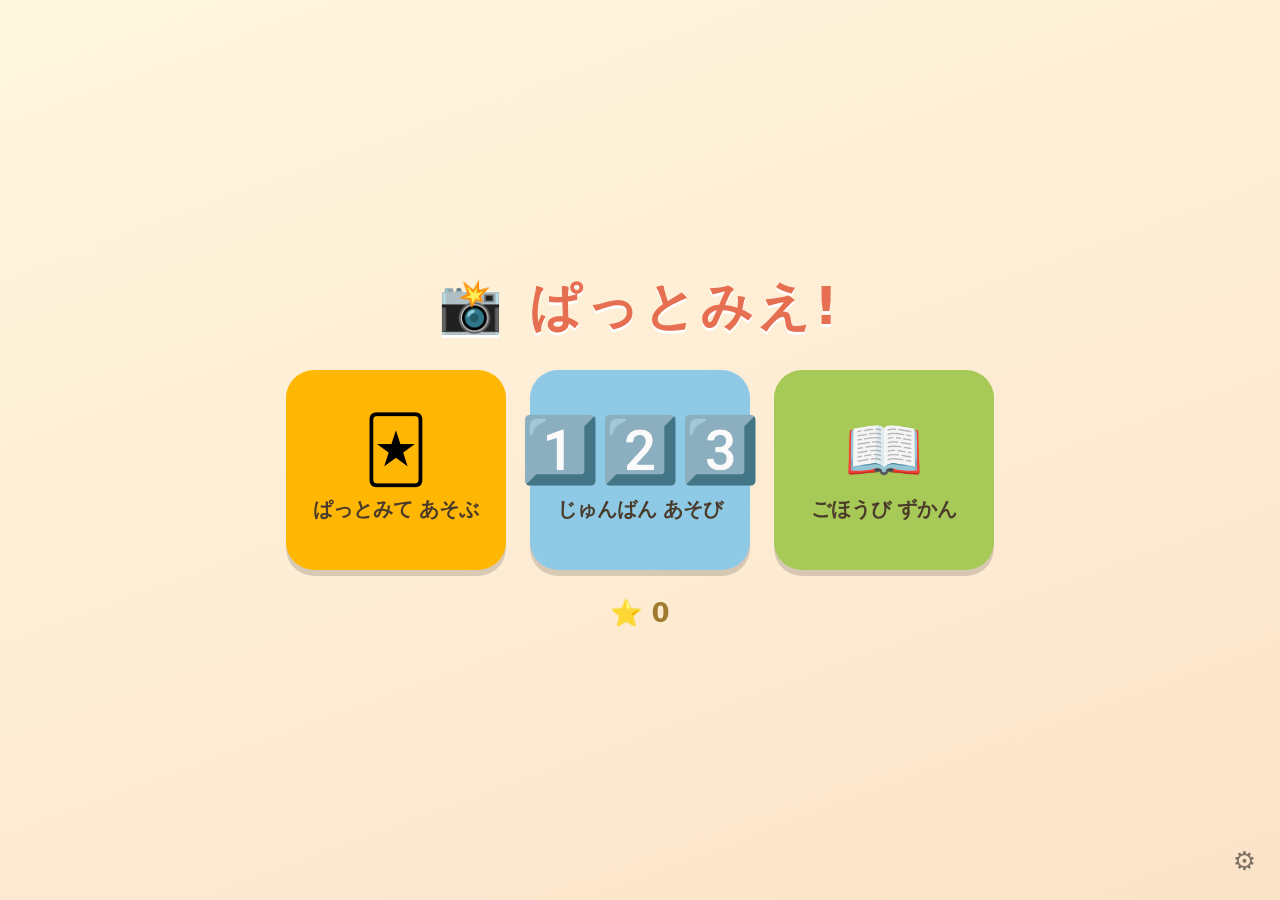
==== app/index.html @ 3bd62cd0 "ぱっとみえ! v1.0 — フォトリーディング・トレーニングゲーム(PWA) Co-Authored-By: Claude Fable 5 <noreply@anthropic.com>" ====
<!DOCTYPE html>
<html lang="ja">
<head>
<meta charset="UTF-8">
<meta name="viewport" content="width=device-width, initial-scale=1.0, maximum-scale=1.0, user-scalable=no, viewport-fit=cover">
<title>ぱっとみえ!</title>
<meta name="apple-mobile-web-app-capable" content="yes">
<meta name="apple-mobile-web-app-status-bar-style" content="black-translucent">
<meta name="apple-mobile-web-app-title" content="ぱっとみえ!">
<link rel="manifest" href="manifest.webmanifest">
<link rel="apple-touch-icon" href="icon-180.png">
<link rel="icon" href="icon-180.png">
<link rel="stylesheet" href="style.css">
</head>
<body>

<!-- ホーム画面 -->
<section id="screen-home" class="screen active">
  <h1 class="app-title"><span class="title-cam">📸</span> ぱっとみえ!</h1>
  <div class="home-buttons">
    <button id="btn-play" class="home-btn play">
      <span class="home-btn-icon">🃏</span>
      <span class="home-btn-label">ぱっとみて あそぶ</span>
    </button>
    <button id="btn-sequence" class="home-btn sequence">
      <span class="home-btn-icon">1️⃣2️⃣3️⃣</span>
      <span class="home-btn-label">じゅんばん あそび</span>
    </button>
    <button id="btn-zukan" class="home-btn zukan">
      <span class="home-btn-icon">📖</span>
      <span class="home-btn-label">ごほうび ずかん</span>
    </button>
  </div>
  <div class="home-stars">⭐ <span id="home-star-count">0</span></div>
  <button id="btn-settings" class="corner-btn" title="せってい">⚙️</button>
</section>

<!-- ゲーム画面(フォトリーディング) -->
<section id="screen-game" class="screen">
  <div class="game-topbar">
    <button id="game-home-btn" class="hold-home-btn">🏠<span class="hold-ring"></span></button>
    <div id="game-message" class="game-message"></div>
    <div id="timer-wrap" class="timer-wrap hidden">
      <div class="timer-track"><div id="timer-bar" class="timer-bar"></div></div>
      <span class="timer-icon">⏳</span>
    </div>
    <button id="btn-memorized" class="big-action-btn hidden">おぼえた!</button>
    <button id="btn-done" class="big-action-btn done hidden">できた!</button>
  </div>
  <div id="play-area" class="play-area">
    <div id="grid-layer"></div>
    <div id="tray-layer"></div>
    <div id="card-layer"></div>
  </div>
</section>

<!-- じゅんばん記憶画面 -->
<section id="screen-sequence" class="screen">
  <div class="game-topbar">
    <button id="seq-home-btn" class="hold-home-btn">🏠<span class="hold-ring"></span></button>
    <div id="seq-message" class="game-message"></div>
  </div>
  <div id="seq-area" class="play-area">
    <div id="seq-slots" class="seq-slots"></div>
    <div id="seq-stage" class="seq-stage"></div>
    <div id="seq-choices" class="seq-choices"></div>
  </div>
</section>

<!-- ごほうび図鑑 -->
<section id="screen-zukan" class="screen">
  <div class="sub-topbar">
    <button class="back-btn" data-back>🏠 もどる</button>
    <h2>📖 ごほうび ずかん</h2>
    <div class="zukan-progress">⭐ <span id="zukan-star-count">0</span> <span id="zukan-next" class="zukan-next"></span></div>
  </div>
  <div id="zukan-grid" class="zukan-grid"></div>
</section>

<!-- 設定画面(親向け) -->
<section id="screen-settings" class="screen">
  <div class="sub-topbar">
    <button class="back-btn" data-back>🏠 もどる</button>
    <h2>⚙️ せってい(おうちのひと用)</h2>
  </div>
  <div class="settings-body">
    <div class="setting-row" id="row-grid">
      <div class="setting-label">🔲 わくのかず</div>
      <div class="setting-options" data-setting="grid"></div>
    </div>
    <div class="setting-row" id="row-time">
      <div class="setting-label">⏳ おぼえるじかん</div>
      <div class="setting-options" data-setting="time"></div>
    </div>
    <div class="setting-row">
      <div class="setting-label">🖼️ えがら</div>
      <div class="setting-options" data-setting="category"></div>
    </div>
    <div class="setting-row">
      <div class="setting-label">✨ カードのでかた</div>
      <div class="setting-options" data-setting="reveal"></div>
    </div>
    <div class="setting-row">
      <div class="setting-label">1️⃣ じゅんばんあそびのカードのかず</div>
      <div class="setting-options" data-setting="seqLen"></div>
    </div>
    <div class="setting-row">
      <div class="setting-label">🪄 おまかせモード(むずかしさを自動調整)</div>
      <div class="setting-options" data-setting="auto"></div>
      <p class="setting-note">オンのあいだは「わくのかず」「おぼえるじかん」は自動できまります。</p>
    </div>
    <div class="setting-row">
      <div class="setting-label">🔔 おと</div>
      <div class="setting-options" data-setting="sound"></div>
    </div>
    <div class="setting-row">
      <div class="setting-label">🎵 BGM</div>
      <div class="setting-options" data-setting="bgm"></div>
    </div>
    <div class="setting-row">
      <div class="setting-label">🗣️ おしゃべり(音声ガイド)</div>
      <div class="setting-options" data-setting="voice"></div>
    </div>
    <div class="setting-row danger-row">
      <button id="btn-reset-data" class="danger-btn">データをぜんぶリセット</button>
    </div>
  </div>
</section>

<!-- ペアレンタルゲート -->
<div id="gate-modal" class="modal hidden">
  <div class="modal-panel gate-panel">
    <p class="gate-title">おうちのひとに みせてね</p>
    <p class="gate-instruction">下の数字を順番にタップ: <span id="gate-code" class="gate-code"></span></p>
    <div id="gate-pad" class="gate-pad"></div>
    <button id="gate-cancel" class="gate-cancel">やめる</button>
  </div>
</div>

<!-- 結果オーバーレイ -->
<div id="result-overlay" class="modal hidden">
  <div class="modal-panel result-panel">
    <div id="result-stars" class="result-stars"></div>
    <p id="result-message" class="result-message"></p>
    <div class="result-buttons">
      <button id="btn-retry" class="result-btn retry">🔁 もういっかい</button>
      <button id="btn-go-home" class="result-btn home">🏠 おうちへ</button>
    </div>
  </div>
</div>

<!-- 縦向き警告 -->
<div id="rotate-overlay">
  <div class="rotate-inner">
    <div class="rotate-icon">📱↻</div>
    <p>iPadを よこむきに してね</p>
  </div>
</div>

<div id="confetti-layer"></div>

<script src="app.js"></script>
</body>
</html>
---- app/style.css ----
* { margin: 0; padding: 0; box-sizing: border-box; -webkit-tap-highlight-color: transparent; }

html, body {
  width: 100%; height: 100%;
  overflow: hidden;
  font-family: "Hiragino Maru Gothic ProN", "Hiragino Kaku Gothic ProN", system-ui, sans-serif;
  background: #FDF6E3;
  touch-action: manipulation;
  -webkit-user-select: none; user-select: none;
  position: fixed;
}

button { font-family: inherit; border: none; cursor: pointer; background: none; }

.screen { display: none; width: 100%; height: 100%; position: absolute; inset: 0; }
.screen.active { display: flex; flex-direction: column; }
.hidden { display: none !important; }

/* ---------- ホーム ---------- */
#screen-home { align-items: center; justify-content: center; gap: 28px;
  background: linear-gradient(160deg, #FFF7DE 0%, #FDEBD2 60%, #FBE3C8 100%); }
.app-title { font-size: 52px; color: #E76F51; letter-spacing: 4px; text-shadow: 0 3px 0 #fff; }
.home-buttons { display: flex; gap: 24px; }
.home-btn {
  width: 220px; height: 200px; border-radius: 28px;
  display: flex; flex-direction: column; align-items: center; justify-content: center; gap: 14px;
  box-shadow: 0 6px 0 rgba(0,0,0,0.15);
  transition: transform .1s;
}
.home-btn:active { transform: translateY(4px); box-shadow: 0 2px 0 rgba(0,0,0,0.15); }
.home-btn.play { background: #FFB703; }
.home-btn.sequence { background: #8ECAE6; }
.home-btn.zukan { background: #A7C957; }
.home-btn-icon { font-size: 64px; line-height: 1; }
.home-btn-label { font-size: 20px; font-weight: bold; color: #4a3b2a; }
.home-stars { font-size: 26px; color: #a07b2f; font-weight: bold; }
.corner-btn {
  position: absolute; right: 16px; bottom: 16px;
  font-size: 26px; opacity: 0.5; padding: 8px;
}

/* ---------- ゲーム共通 ---------- */
.game-topbar {
  height: 76px; display: flex; align-items: center; gap: 16px;
  padding: 8px 16px;
}
.game-message { font-size: 24px; font-weight: bold; color: #5b4a36; flex: 0 0 auto; }
.play-area { flex: 1; position: relative; }

.hold-home-btn {
  position: relative; font-size: 24px; width: 52px; height: 52px;
  border-radius: 50%; background: #fff; box-shadow: 0 2px 4px rgba(0,0,0,.12);
  flex: 0 0 auto;
}
.hold-ring {
  position: absolute; inset: -4px; border-radius: 50%;
  border: 4px solid transparent; pointer-events: none;
}
.hold-home-btn.holding .hold-ring { border-color: #E76F51; animation: holdring .6s linear forwards; }
@keyframes holdring { from { clip-path: inset(0 100% 0 0); } to { clip-path: inset(0); } }

.timer-wrap { flex: 1; display: flex; align-items: center; gap: 10px; max-width: 480px; }
.timer-track { flex: 1; height: 22px; background: #eadfc8; border-radius: 11px; overflow: hidden; }
.timer-bar { height: 100%; width: 100%; background: linear-gradient(90deg, #52B69A, #99D98C); border-radius: 11px; }
.timer-icon { font-size: 24px; }

.big-action-btn {
  margin-left: auto;
  font-size: 24px; font-weight: bold; color: #fff;
  background: #E76F51; border-radius: 30px; padding: 12px 34px;
  box-shadow: 0 4px 0 #b8503a;
}
.big-action-btn:active { transform: translateY(3px); box-shadow: 0 1px 0 #b8503a; }
.big-action-btn.done { background: #2A9D8F; box-shadow: 0 4px 0 #1d7268; animation: pulse 1.2s infinite; }
@keyframes pulse { 0%,100% { transform: scale(1); } 50% { transform: scale(1.06); } }

/* ---------- グリッド・カード ---------- */
.grid-cell {
  position: absolute; border: 3px dashed #d8c9a8; border-radius: 16px;
  background: rgba(255,255,255,0.45);
}
.tray-slot {
  position: absolute; border: 3px dashed #cfe3ec; border-radius: 16px;
  background: rgba(214,236,245,0.35);
}
.tray-backdrop {
  position: absolute; background: rgba(142,202,230,0.12); border-radius: 24px;
}

.card {
  position: absolute; border-radius: 16px;
  perspective: 600px;
  transition: left .3s ease, top .3s ease;
  touch-action: none;
  z-index: 5;
}
.card.dragging { transition: none; z-index: 50; }
.card.no-anim { transition: none; }
.card-inner {
  width: 100%; height: 100%; position: relative;
  transform-style: preserve-3d;
  transition: transform .45s;
}
.card.facedown .card-inner { transform: rotateY(180deg); }
.card-face {
  position: absolute; inset: 0; border-radius: 16px;
  display: flex; align-items: center; justify-content: center;
  backface-visibility: hidden; -webkit-backface-visibility: hidden;
}
.card-front { background: #fff; box-shadow: 0 3px 6px rgba(0,0,0,0.14); border: 3px solid #f0e6d2; }
.card-front .emoji { line-height: 1; }
.card-front svg { width: 62%; height: 62%; }
.card-back {
  transform: rotateY(180deg);
  background: repeating-linear-gradient(45deg, #FFB703 0 12px, #FFC733 12px 24px);
  border: 3px solid #e8a800;
}
.card.dragging .card-inner { transform: scale(1.12); }
.card.dragging { filter: drop-shadow(0 8px 10px rgba(0,0,0,0.25)); }

.card.pop-in { animation: popin .3s ease-out backwards; }
@keyframes popin { from { transform: scale(0); } to { transform: scale(1); } }

.card.correct .card-front { border-color: #52B69A; box-shadow: 0 0 18px 4px rgba(82,182,154,0.65); }
.card.wrong { animation: wiggle .5s ease; }
.card.wrong .card-front { border-color: #F4A261; }
@keyframes wiggle {
  0%,100% { transform: rotate(0); } 20% { transform: rotate(-7deg); }
  40% { transform: rotate(7deg); } 60% { transform: rotate(-5deg); } 80% { transform: rotate(5deg); }
}

.cell-mark {
  position: absolute; font-size: 30px; z-index: 60; pointer-events: none;
  animation: popin .3s ease-out backwards;
}
.cell-ghost {
  position: absolute; z-index: 55; pointer-events: none; opacity: 0;
  display: flex; align-items: center; justify-content: center;
  background: rgba(255,255,255,0.92); border-radius: 12px; border: 2px solid #F4A261;
  animation: ghostin .5s ease .2s forwards;
}
@keyframes ghostin { to { opacity: 1; } }

/* ---------- じゅんばん ---------- */
.seq-slots { position: absolute; top: 0; left: 0; right: 0; display: flex; justify-content: center; gap: 14px; padding-top: 6px; }
.seq-slot {
  border: 3px dashed #d8c9a8; border-radius: 16px; background: rgba(255,255,255,0.45);
  display: flex; align-items: center; justify-content: center;
  font-size: 26px; color: #cbb689; font-weight: bold; position: relative;
}
.seq-stage { position: absolute; inset: 0; display: flex; align-items: center; justify-content: center; pointer-events: none; }
.seq-choices { position: absolute; bottom: 10px; left: 0; right: 0; display: flex; justify-content: center; gap: 14px; }

/* ---------- サブ画面 ---------- */
.sub-topbar {
  height: 72px; display: flex; align-items: center; gap: 20px; padding: 0 20px;
  background: #fff; box-shadow: 0 2px 6px rgba(0,0,0,0.08);
}
.sub-topbar h2 { font-size: 24px; color: #5b4a36; }
.back-btn {
  font-size: 18px; font-weight: bold; background: #eee3cd; color: #5b4a36;
  border-radius: 22px; padding: 10px 20px;
}
.zukan-progress { margin-left: auto; font-size: 20px; font-weight: bold; color: #a07b2f; }
.zukan-next { font-size: 15px; color: #b0a184; margin-left: 8px; }

.zukan-grid {
  flex: 1; overflow-y: auto; display: grid;
  grid-template-columns: repeat(auto-fill, minmax(130px, 1fr));
  gap: 16px; padding: 20px;
}
.zukan-item {
  background: #fff; border-radius: 18px; padding: 14px 6px;
  display: flex; flex-direction: column; align-items: center; gap: 6px;
  box-shadow: 0 2px 5px rgba(0,0,0,0.08);
}
.zukan-item .z-icon { font-size: 54px; line-height: 1.2; }
.zukan-item .z-name { font-size: 15px; font-weight: bold; color: #5b4a36; }
.zukan-item.locked { opacity: 0.55; }
.zukan-item.locked .z-icon { filter: grayscale(1); opacity: 0.3; }
.zukan-item.locked .z-name { color: #bbb; }

/* ---------- 設定 ---------- */
.settings-body { flex: 1; overflow-y: auto; padding: 20px 28px 40px; }
.setting-row { margin-bottom: 22px; }
.setting-label { font-size: 19px; font-weight: bold; color: #5b4a36; margin-bottom: 8px; }
.setting-note { font-size: 14px; color: #a0937d; margin-top: 6px; }
.setting-options { display: flex; flex-wrap: wrap; gap: 10px; }
.opt-pill {
  font-size: 17px; font-weight: bold; padding: 10px 22px; border-radius: 24px;
  background: #f1e8d4; color: #7a6a50; border: 3px solid transparent;
}
.opt-pill.selected { background: #FFB703; color: #4a3b2a; border-color: #e8a800; }
.opt-pill:disabled { opacity: 0.4; }
.danger-row { margin-top: 40px; }
.danger-btn { font-size: 16px; color: #c0392b; background: #fdecea; border-radius: 12px; padding: 12px 20px; }

/* ---------- モーダル ---------- */
.modal {
  position: fixed; inset: 0; background: rgba(60,45,25,0.45);
  display: flex; align-items: center; justify-content: center; z-index: 200;
}
.modal-panel {
  background: #fff; border-radius: 26px; padding: 30px 40px;
  box-shadow: 0 10px 30px rgba(0,0,0,0.25); text-align: center;
}
.gate-title { font-size: 22px; font-weight: bold; color: #5b4a36; margin-bottom: 8px; }
.gate-instruction { font-size: 17px; color: #7a6a50; margin-bottom: 16px; }
.gate-code { font-size: 24px; font-weight: bold; color: #E76F51; letter-spacing: 2px; }
.gate-pad { display: grid; grid-template-columns: repeat(3, 76px); gap: 12px; justify-content: center; margin-bottom: 16px; }
.gate-pad button {
  height: 64px; font-size: 26px; font-weight: bold; border-radius: 16px;
  background: #f1e8d4; color: #5b4a36;
}
.gate-pad button:active { background: #FFB703; }
.gate-cancel { font-size: 16px; color: #999; padding: 8px 16px; }

.result-panel { min-width: 420px; }
.result-stars { font-size: 66px; margin-bottom: 6px; letter-spacing: 6px; }
.result-stars .star { display: inline-block; animation: starpop .4s ease backwards; }
@keyframes starpop { from { transform: scale(0) rotate(-40deg); } to { transform: scale(1) rotate(0); } }
.result-message { font-size: 26px; font-weight: bold; color: #5b4a36; margin-bottom: 22px; }
.result-buttons { display: flex; gap: 18px; justify-content: center; }
.result-btn {
  font-size: 21px; font-weight: bold; border-radius: 26px; padding: 14px 28px;
  color: #fff; box-shadow: 0 4px 0 rgba(0,0,0,0.18);
}
.result-btn:active { transform: translateY(3px); box-shadow: 0 1px 0 rgba(0,0,0,0.18); }
.result-btn.retry { background: #FFB703; color: #4a3b2a; }
.result-btn.home { background: #8ECAE6; color: #23485a; }

/* ---------- 紙吹雪 ---------- */
#confetti-layer { position: fixed; inset: 0; pointer-events: none; z-index: 300; overflow: hidden; }
.confetti {
  position: absolute; width: 12px; height: 12px; top: -20px;
  animation: fall linear forwards;
}
@keyframes fall {
  to { transform: translateY(110vh) rotate(720deg); }
}

/* ---------- 縦向き警告 ---------- */
#rotate-overlay {
  display: none; position: fixed; inset: 0; z-index: 500;
  background: #FDF6E3; align-items: center; justify-content: center;
}
.rotate-inner { text-align: center; font-size: 26px; font-weight: bold; color: #5b4a36; }
.rotate-icon { font-size: 70px; margin-bottom: 16px; }
@media (orientation: portrait) {
  #rotate-overlay { display: flex; }
}
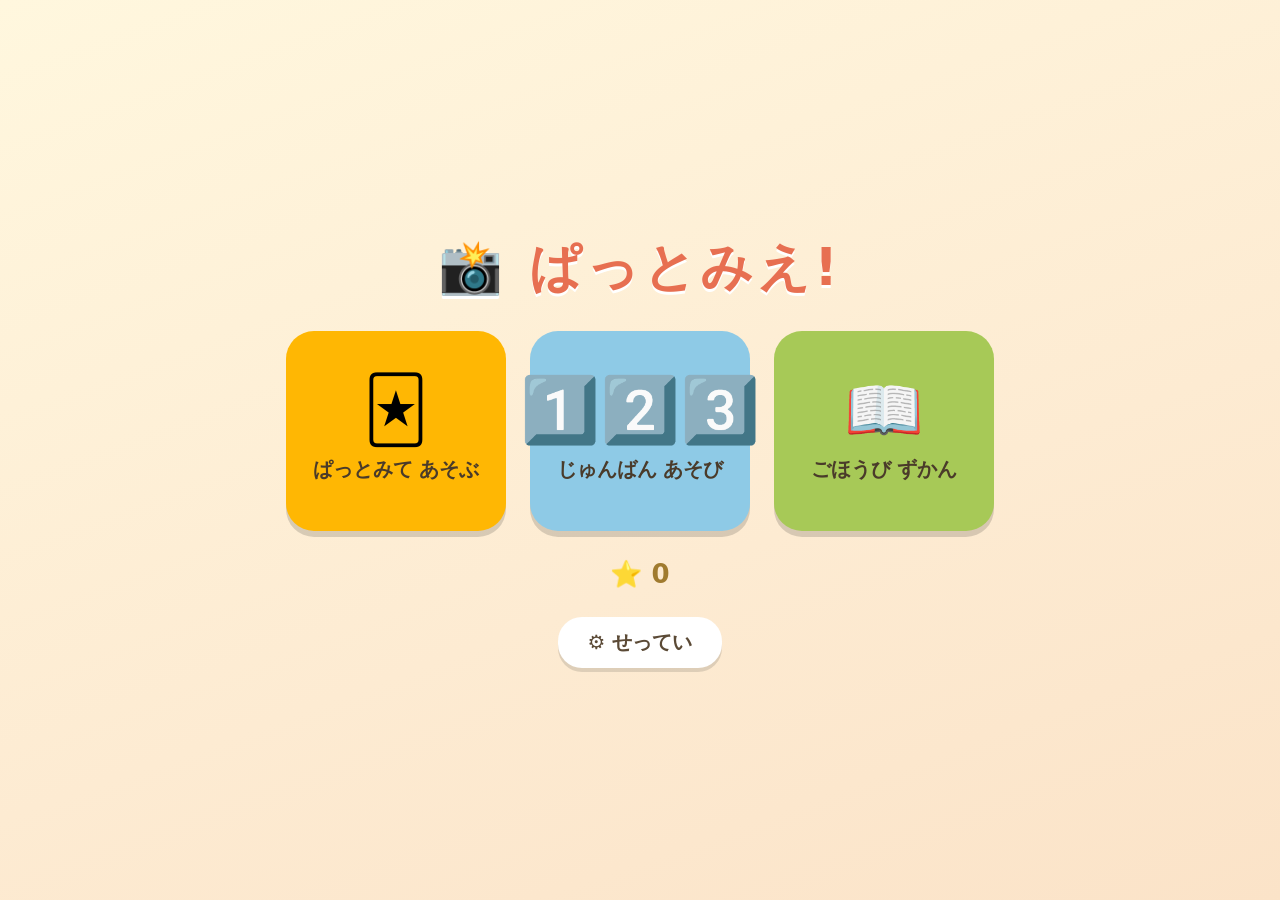
==== commit 79f048d7: "設定を子供も操作可能に変更、枠数・時間の手動選択でおまかせ自動オフ、ホームボタンをタップ式に - 設定画面のペアレンタルゲートを廃止(データリセットのみゲートを残す) - ホーム画面に見やすい「せって" ====
--- a/app/index.html
+++ b/app/index.html
@@ -32,13 +32,13 @@
     </button>
   </div>
   <div class="home-stars">⭐ <span id="home-star-count">0</span></div>
-  <button id="btn-settings" class="corner-btn" title="せってい">⚙️</button>
+  <button id="btn-settings" class="settings-btn">⚙️ せってい</button>
 </section>
 
 <!-- ゲーム画面(フォトリーディング) -->
 <section id="screen-game" class="screen">
   <div class="game-topbar">
-    <button id="game-home-btn" class="hold-home-btn">🏠<span class="hold-ring"></span></button>
+    <button id="game-home-btn" class="home-icon-btn">🏠</button>
     <div id="game-message" class="game-message"></div>
     <div id="timer-wrap" class="timer-wrap hidden">
       <div class="timer-track"><div id="timer-bar" class="timer-bar"></div></div>
@@ -57,7 +57,7 @@
 <!-- じゅんばん記憶画面 -->
 <section id="screen-sequence" class="screen">
   <div class="game-topbar">
-    <button id="seq-home-btn" class="hold-home-btn">🏠<span class="hold-ring"></span></button>
+    <button id="seq-home-btn" class="home-icon-btn">🏠</button>
     <div id="seq-message" class="game-message"></div>
   </div>
   <div id="seq-area" class="play-area">
@@ -81,7 +81,7 @@
 <section id="screen-settings" class="screen">
   <div class="sub-topbar">
     <button class="back-btn" data-back>🏠 もどる</button>
-    <h2>⚙️ せってい(おうちのひと用)</h2>
+    <h2>⚙️ せってい</h2>
   </div>
   <div class="settings-body">
     <div class="setting-row" id="row-grid">
@@ -105,9 +105,9 @@
       <div class="setting-options" data-setting="seqLen"></div>
     </div>
     <div class="setting-row">
-      <div class="setting-label">🪄 おまかせモード(むずかしさを自動調整)</div>
+      <div class="setting-label">🪄 おまかせモード(むずかしさを じどうで ちょうせい)</div>
       <div class="setting-options" data-setting="auto"></div>
-      <p class="setting-note">オンのあいだは「わくのかず」「おぼえるじかん」は自動できまります。</p>
+      <p class="setting-note">「わくのかず」や「おぼえるじかん」をえらぶと、おまかせモードはオフになるよ。</p>
     </div>
     <div class="setting-row">
       <div class="setting-label">🔔 おと</div>
--- a/app/style.css
+++ b/app/style.css
@@ -34,10 +34,13 @@
 .home-btn-icon { font-size: 64px; line-height: 1; }
 .home-btn-label { font-size: 20px; font-weight: bold; color: #4a3b2a; }
 .home-stars { font-size: 26px; color: #a07b2f; font-weight: bold; }
-.corner-btn {
-  position: absolute; right: 16px; bottom: 16px;
-  font-size: 26px; opacity: 0.5; padding: 8px;
-}
+.settings-btn {
+  font-size: 20px; font-weight: bold; color: #5b4a36;
+  background: #fff; border-radius: 24px; padding: 12px 30px;
+  box-shadow: 0 4px 0 rgba(0,0,0,0.12);
+  transition: transform .1s;
+}
+.settings-btn:active { transform: translateY(3px); box-shadow: 0 1px 0 rgba(0,0,0,0.12); }
 
 /* ---------- ゲーム共通 ---------- */
 .game-topbar {
@@ -47,17 +50,12 @@
 .game-message { font-size: 24px; font-weight: bold; color: #5b4a36; flex: 0 0 auto; }
 .play-area { flex: 1; position: relative; }
 
-.hold-home-btn {
-  position: relative; font-size: 24px; width: 52px; height: 52px;
-  border-radius: 50%; background: #fff; box-shadow: 0 2px 4px rgba(0,0,0,.12);
+.home-icon-btn {
+  font-size: 26px; width: 56px; height: 56px;
+  border-radius: 50%; background: #fff; box-shadow: 0 3px 5px rgba(0,0,0,.14);
   flex: 0 0 auto;
 }
-.hold-ring {
-  position: absolute; inset: -4px; border-radius: 50%;
-  border: 4px solid transparent; pointer-events: none;
-}
-.hold-home-btn.holding .hold-ring { border-color: #E76F51; animation: holdring .6s linear forwards; }
-@keyframes holdring { from { clip-path: inset(0 100% 0 0); } to { clip-path: inset(0); } }
+.home-icon-btn:active { transform: scale(0.92); }
 
 .timer-wrap { flex: 1; display: flex; align-items: center; gap: 10px; max-width: 480px; }
 .timer-track { flex: 1; height: 22px; background: #eadfc8; border-radius: 11px; overflow: hidden; }
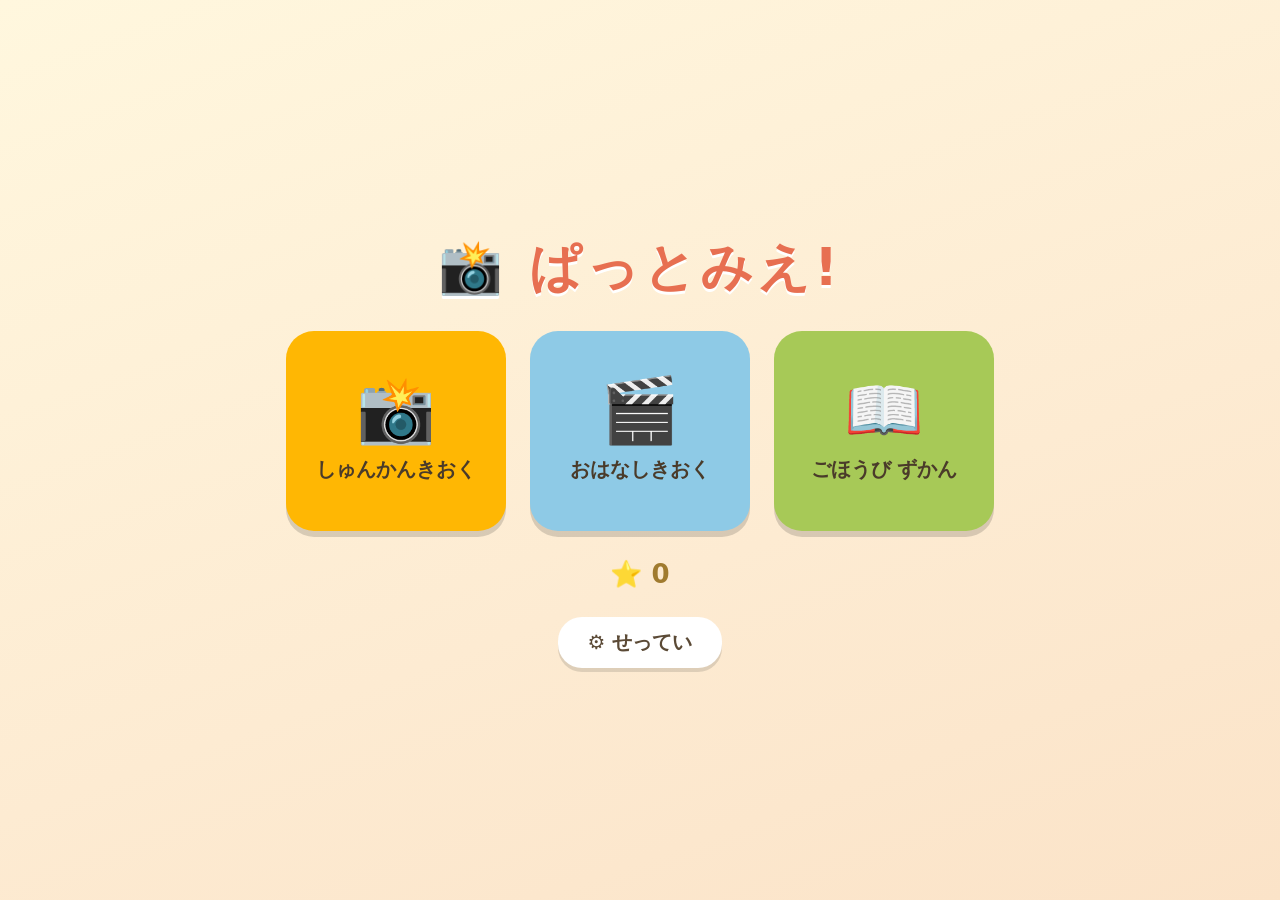
==== commit 941141a3: "ゲーム名変更・設定グルーピング・4×5対応・カード拡大・おはなしきおく強化 - しゅんかんきおく(旧: ぱっとみて あそぶ)/ おはなしきおく(旧: じゅんばん あそび)に改名 - 設定画面を「きょう" ====
--- a/app/index.html
+++ b/app/index.html
@@ -19,12 +19,12 @@
   <h1 class="app-title"><span class="title-cam">📸</span> ぱっとみえ!</h1>
   <div class="home-buttons">
     <button id="btn-play" class="home-btn play">
-      <span class="home-btn-icon">🃏</span>
-      <span class="home-btn-label">ぱっとみて あそぶ</span>
+      <span class="home-btn-icon">📸</span>
+      <span class="home-btn-label">しゅんかんきおく</span>
     </button>
     <button id="btn-sequence" class="home-btn sequence">
-      <span class="home-btn-icon">1️⃣2️⃣3️⃣</span>
-      <span class="home-btn-label">じゅんばん あそび</span>
+      <span class="home-btn-icon">🎬</span>
+      <span class="home-btn-label">おはなしきおく</span>
     </button>
     <button id="btn-zukan" class="home-btn zukan">
       <span class="home-btn-icon">📖</span>
@@ -84,42 +84,55 @@
     <h2>⚙️ せってい</h2>
   </div>
   <div class="settings-body">
-    <div class="setting-row" id="row-grid">
-      <div class="setting-label">🔲 わくのかず</div>
-      <div class="setting-options" data-setting="grid"></div>
+    <div class="settings-group">
+      <h3 class="group-title">🌈 きょうつう</h3>
+      <div class="setting-row">
+        <div class="setting-label">🖼️ えがら</div>
+        <div class="setting-options" data-setting="category"></div>
+      </div>
+      <div class="setting-row">
+        <div class="setting-label">🔔 おと</div>
+        <div class="setting-options" data-setting="sound"></div>
+      </div>
+      <div class="setting-row">
+        <div class="setting-label">🎵 BGM</div>
+        <div class="setting-options" data-setting="bgm"></div>
+      </div>
+      <div class="setting-row">
+        <div class="setting-label">🗣️ おしゃべり(音声ガイド)</div>
+        <div class="setting-options" data-setting="voice"></div>
+      </div>
     </div>
-    <div class="setting-row" id="row-time">
-      <div class="setting-label">⏳ おぼえるじかん</div>
-      <div class="setting-options" data-setting="time"></div>
+    <div class="settings-group">
+      <h3 class="group-title">📸 しゅんかんきおく</h3>
+      <div class="setting-row" id="row-grid">
+        <div class="setting-label">🔲 わくのかず</div>
+        <div class="setting-options" data-setting="grid"></div>
+      </div>
+      <div class="setting-row" id="row-time">
+        <div class="setting-label">⏳ おぼえるじかん</div>
+        <div class="setting-options" data-setting="time"></div>
+      </div>
+      <div class="setting-row">
+        <div class="setting-label">✨ カードのでかた</div>
+        <div class="setting-options" data-setting="reveal"></div>
+      </div>
+      <div class="setting-row">
+        <div class="setting-label">🪄 おまかせモード(むずかしさを じどうで ちょうせい)</div>
+        <div class="setting-options" data-setting="auto"></div>
+        <p class="setting-note">「わくのかず」や「おぼえるじかん」をえらぶと、おまかせモードはオフになるよ。</p>
+      </div>
     </div>
-    <div class="setting-row">
-      <div class="setting-label">🖼️ えがら</div>
-      <div class="setting-options" data-setting="category"></div>
-    </div>
-    <div class="setting-row">
-      <div class="setting-label">✨ カードのでかた</div>
-      <div class="setting-options" data-setting="reveal"></div>
-    </div>
-    <div class="setting-row">
-      <div class="setting-label">1️⃣ じゅんばんあそびのカードのかず</div>
-      <div class="setting-options" data-setting="seqLen"></div>
-    </div>
-    <div class="setting-row">
-      <div class="setting-label">🪄 おまかせモード(むずかしさを じどうで ちょうせい)</div>
-      <div class="setting-options" data-setting="auto"></div>
-      <p class="setting-note">「わくのかず」や「おぼえるじかん」をえらぶと、おまかせモードはオフになるよ。</p>
-    </div>
-    <div class="setting-row">
-      <div class="setting-label">🔔 おと</div>
-      <div class="setting-options" data-setting="sound"></div>
-    </div>
-    <div class="setting-row">
-      <div class="setting-label">🎵 BGM</div>
-      <div class="setting-options" data-setting="bgm"></div>
-    </div>
-    <div class="setting-row">
-      <div class="setting-label">🗣️ おしゃべり(音声ガイド)</div>
-      <div class="setting-options" data-setting="voice"></div>
+    <div class="settings-group">
+      <h3 class="group-title">🎬 おはなしきおく</h3>
+      <div class="setting-row">
+        <div class="setting-label">🃏 カードのかず</div>
+        <div class="setting-options" data-setting="seqLen"></div>
+      </div>
+      <div class="setting-row">
+        <div class="setting-label">⏱️ カードがでるかんかく</div>
+        <div class="setting-options" data-setting="seqInterval"></div>
+      </div>
     </div>
     <div class="setting-row danger-row">
       <button id="btn-reset-data" class="danger-btn">データをぜんぶリセット</button>
--- a/app/style.css
+++ b/app/style.css
@@ -88,7 +88,7 @@
 .card {
   position: absolute; border-radius: 16px;
   perspective: 600px;
-  transition: left .3s ease, top .3s ease;
+  transition: left .3s ease, top .3s ease, width .3s ease, height .3s ease;
   touch-action: none;
   z-index: 5;
 }
@@ -140,14 +140,14 @@
 @keyframes ghostin { to { opacity: 1; } }
 
 /* ---------- じゅんばん ---------- */
-.seq-slots { position: absolute; top: 0; left: 0; right: 0; display: flex; justify-content: center; gap: 14px; padding-top: 6px; }
+.seq-slots { position: absolute; top: 0; left: 0; right: 0; display: flex; flex-wrap: wrap; justify-content: center; gap: 14px; padding-top: 6px; }
 .seq-slot {
   border: 3px dashed #d8c9a8; border-radius: 16px; background: rgba(255,255,255,0.45);
   display: flex; align-items: center; justify-content: center;
   font-size: 26px; color: #cbb689; font-weight: bold; position: relative;
 }
 .seq-stage { position: absolute; inset: 0; display: flex; align-items: center; justify-content: center; pointer-events: none; }
-.seq-choices { position: absolute; bottom: 10px; left: 0; right: 0; display: flex; justify-content: center; gap: 14px; }
+.seq-choices { position: absolute; bottom: 10px; left: 0; right: 0; display: flex; flex-wrap: wrap; justify-content: center; gap: 14px; }
 
 /* ---------- サブ画面 ---------- */
 .sub-topbar {
@@ -180,6 +180,11 @@
 
 /* ---------- 設定 ---------- */
 .settings-body { flex: 1; overflow-y: auto; padding: 20px 28px 40px; }
+.settings-group {
+  background: #fff; border-radius: 20px; padding: 18px 22px 6px;
+  margin-bottom: 20px; box-shadow: 0 2px 5px rgba(0,0,0,0.07);
+}
+.group-title { font-size: 21px; color: #E76F51; margin-bottom: 14px; }
 .setting-row { margin-bottom: 22px; }
 .setting-label { font-size: 19px; font-weight: bold; color: #5b4a36; margin-bottom: 8px; }
 .setting-note { font-size: 14px; color: #a0937d; margin-top: 6px; }
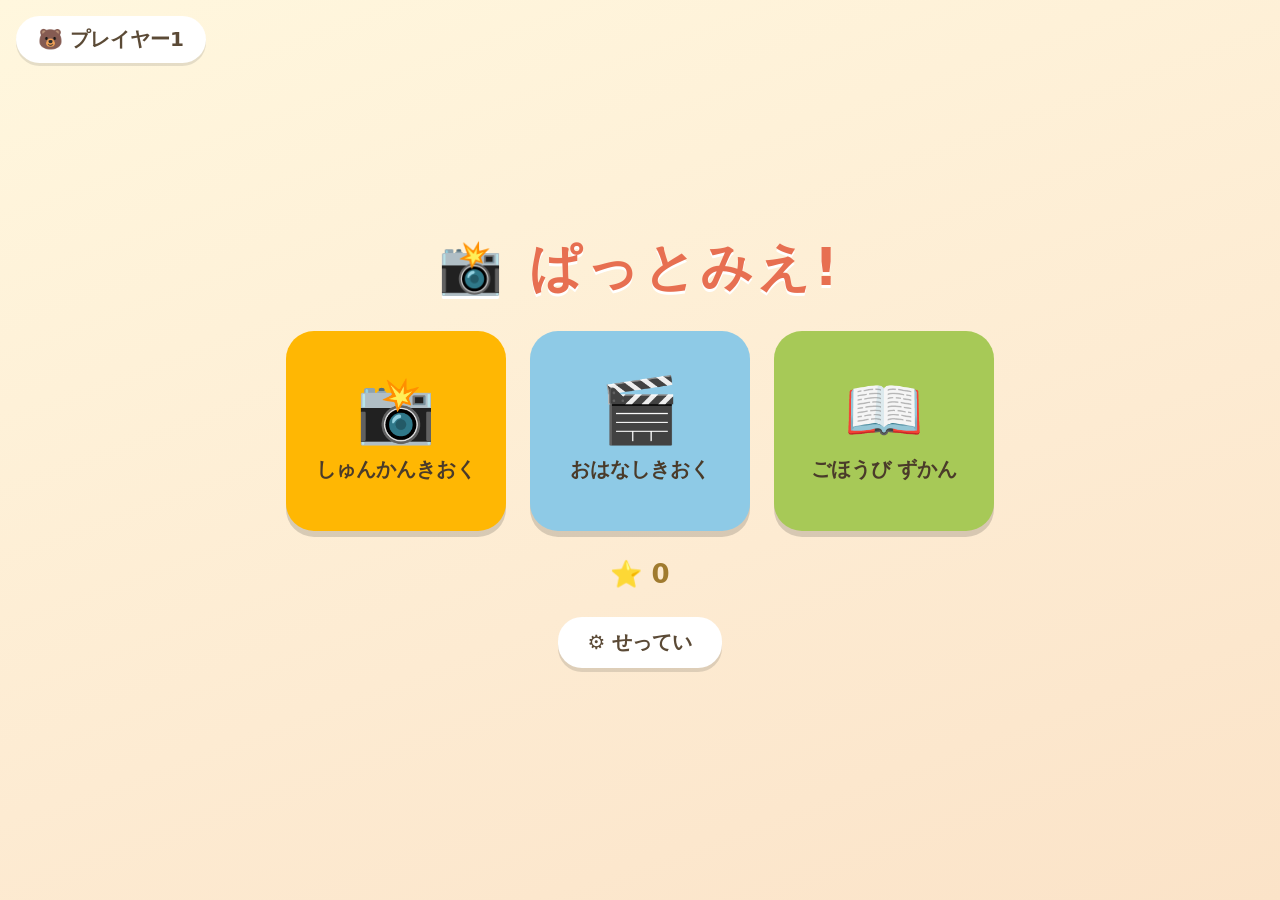
==== commit 709cc4ca: "v1.1実装: プロフィール切り替え・プレイ記録・遊びすぎ防止 + 5×4化・おはなしきおく回答修正 - しゅんかんきおくの20枚グリッドを4×5(縦長)から5×4(横長)に変更し、グリッド領域を拡大" ====
--- a/app/index.html
+++ b/app/index.html
@@ -16,6 +16,7 @@
 
 <!-- ホーム画面 -->
 <section id="screen-home" class="screen active">
+  <button id="profile-chip" class="profile-chip">🐻</button>
   <h1 class="app-title"><span class="title-cam">📸</span> ぱっとみえ!</h1>
   <div class="home-buttons">
     <button id="btn-play" class="home-btn play">
@@ -59,6 +60,7 @@
   <div class="game-topbar">
     <button id="seq-home-btn" class="home-icon-btn">🏠</button>
     <div id="seq-message" class="game-message"></div>
+    <button id="seq-done" class="big-action-btn done hidden">できた!</button>
   </div>
   <div id="seq-area" class="play-area">
     <div id="seq-slots" class="seq-slots"></div>
@@ -134,10 +136,29 @@
         <div class="setting-options" data-setting="seqInterval"></div>
       </div>
     </div>
+    <div class="settings-group">
+      <h3 class="group-title">📊 きろくと じかん</h3>
+      <div class="setting-row">
+        <div class="setting-label">⏰ 1にちに あそべるじかん</div>
+        <div class="setting-options" data-setting="timeLimit"></div>
+      </div>
+      <div class="setting-row">
+        <button id="btn-records" class="records-btn">📊 きろくをみる</button>
+      </div>
+    </div>
     <div class="setting-row danger-row">
-      <button id="btn-reset-data" class="danger-btn">データをぜんぶリセット</button>
-    </div>
-  </div>
+      <button id="btn-reset-data" class="danger-btn">いまのプレイヤーのデータをリセット</button>
+    </div>
+  </div>
+</section>
+
+<!-- きろく画面(親向け) -->
+<section id="screen-records" class="screen">
+  <div class="sub-topbar">
+    <button class="back-btn" data-back>🏠 もどる</button>
+    <h2>📊 きろく <span id="records-title-name"></span></h2>
+  </div>
+  <div id="records-body" class="records-body"></div>
 </section>
 
 <!-- ペアレンタルゲート -->
@@ -162,6 +183,30 @@
   </div>
 </div>
 
+<!-- プロフィール選択 -->
+<div id="profile-modal" class="modal hidden">
+  <div class="modal-panel profile-panel">
+    <p class="gate-title">だれが あそぶ?</p>
+    <div id="profile-list"></div>
+    <div id="profile-new" class="hidden">
+      <input id="profile-name" maxlength="8" placeholder="なまえ" autocomplete="off">
+      <div id="avatar-pick"></div>
+      <button id="profile-create">つくる</button>
+    </div>
+    <button id="profile-add">➕ あたらしい プレイヤー</button>
+    <button id="profile-close" class="gate-cancel">とじる</button>
+  </div>
+</div>
+
+<!-- 遊びすぎ防止 -->
+<div id="timeup-overlay" class="modal hidden">
+  <div class="modal-panel">
+    <div class="timeup-icon">🌙</div>
+    <p class="result-message">きょうは おしまい!<br>また あした あそぼうね</p>
+    <button id="timeup-home" class="result-btn home">🏠 おうちへ</button>
+  </div>
+</div>
+
 <!-- 縦向き警告 -->
 <div id="rotate-overlay">
   <div class="rotate-inner">
--- a/app/style.css
+++ b/app/style.css
@@ -34,6 +34,13 @@
 .home-btn-icon { font-size: 64px; line-height: 1; }
 .home-btn-label { font-size: 20px; font-weight: bold; color: #4a3b2a; }
 .home-stars { font-size: 26px; color: #a07b2f; font-weight: bold; }
+.profile-chip {
+  position: absolute; top: 16px; left: 16px;
+  font-size: 20px; font-weight: bold; color: #5b4a36;
+  background: #fff; border-radius: 24px; padding: 10px 22px;
+  box-shadow: 0 3px 0 rgba(0,0,0,0.1);
+}
+.profile-chip:active { transform: translateY(2px); }
 .settings-btn {
   font-size: 20px; font-weight: bold; color: #5b4a36;
   background: #fff; border-radius: 24px; padding: 12px 30px;
@@ -145,6 +152,15 @@
   border: 3px dashed #d8c9a8; border-radius: 16px; background: rgba(255,255,255,0.45);
   display: flex; align-items: center; justify-content: center;
   font-size: 26px; color: #cbb689; font-weight: bold; position: relative;
+}
+.seq-slot.filled { background: #fff; border-style: solid; border-color: #e8dcc0; }
+.seq-slot.correct { border-style: solid; border-color: #52B69A; background: #fff; box-shadow: 0 0 14px 3px rgba(82,182,154,0.5); }
+.seq-slot.wrong { animation: wiggle .5s ease; border-style: solid; border-color: #F4A261; background: #fff; }
+.slot-ghost {
+  position: absolute; right: -8px; bottom: -8px; z-index: 5;
+  background: #fff; border: 2px solid #F4A261; border-radius: 10px;
+  display: flex; align-items: center; justify-content: center;
+  animation: ghostin .5s ease .15s backwards;
 }
 .seq-stage { position: absolute; inset: 0; display: flex; align-items: center; justify-content: center; pointer-events: none; }
 .seq-choices { position: absolute; bottom: 10px; left: 0; right: 0; display: flex; flex-wrap: wrap; justify-content: center; gap: 14px; }
@@ -196,6 +212,49 @@
 .opt-pill.selected { background: #FFB703; color: #4a3b2a; border-color: #e8a800; }
 .opt-pill:disabled { opacity: 0.4; }
 .danger-row { margin-top: 40px; }
+.records-btn {
+  font-size: 17px; font-weight: bold; color: #23485a;
+  background: #d9edf5; border-radius: 16px; padding: 12px 24px;
+}
+
+/* ---------- きろく ---------- */
+.records-body { flex: 1; overflow-y: auto; padding: 22px 30px 40px; }
+.records-summary { font-size: 18px; font-weight: bold; color: #5b4a36; margin-bottom: 18px; }
+.rec-row { display: flex; align-items: center; gap: 12px; margin-bottom: 9px; }
+.rec-date { width: 50px; font-size: 14px; color: #8a7a5f; font-weight: bold; text-align: right; flex: 0 0 auto; }
+.rec-bar-track { flex: 0 0 300px; height: 16px; background: #f1e8d4; border-radius: 8px; overflow: hidden; }
+.rec-bar { height: 100%; background: linear-gradient(90deg, #FFB703, #F4A261); border-radius: 8px; }
+.rec-info { font-size: 14px; color: #7a6a50; }
+
+/* ---------- プロフィール ---------- */
+.profile-panel { min-width: 440px; }
+.profile-item {
+  display: flex; align-items: center; gap: 14px; width: 100%;
+  background: #f7f1e3; border-radius: 16px; padding: 12px 18px; margin-bottom: 10px;
+  font-size: 20px; font-weight: bold; color: #5b4a36; border: 3px solid transparent;
+}
+.profile-item.active { border-color: #FFB703; background: #fff4d6; }
+.p-avatar { font-size: 30px; }
+.p-del { margin-left: auto; color: #c9a3a3; font-size: 17px; padding: 4px 10px; }
+#profile-new { margin: 12px 0; }
+#profile-name {
+  font-size: 18px; padding: 10px 14px; border-radius: 12px;
+  border: 2px solid #e5d9bd; width: 220px; margin-bottom: 12px;
+  font-family: inherit; text-align: center;
+}
+#avatar-pick { display: flex; flex-wrap: wrap; gap: 8px; justify-content: center; margin-bottom: 12px; }
+#avatar-pick button { font-size: 28px; padding: 6px 8px; border-radius: 12px; background: #f1e8d4; border: 3px solid transparent; }
+#avatar-pick button.selected { border-color: #FFB703; background: #fff; }
+#profile-create {
+  font-size: 18px; font-weight: bold; color: #fff;
+  background: #2A9D8F; border-radius: 20px; padding: 10px 28px;
+}
+#profile-add {
+  font-size: 17px; font-weight: bold; color: #5b4a36;
+  background: #f1e8d4; border-radius: 20px; padding: 10px 22px; margin: 6px 0 4px;
+}
+.timeup-icon { font-size: 64px; margin-bottom: 10px; }
+#gate-modal { z-index: 260; }
 .danger-btn { font-size: 16px; color: #c0392b; background: #fdecea; border-radius: 12px; padding: 12px 20px; }
 
 /* ---------- モーダル ---------- */
